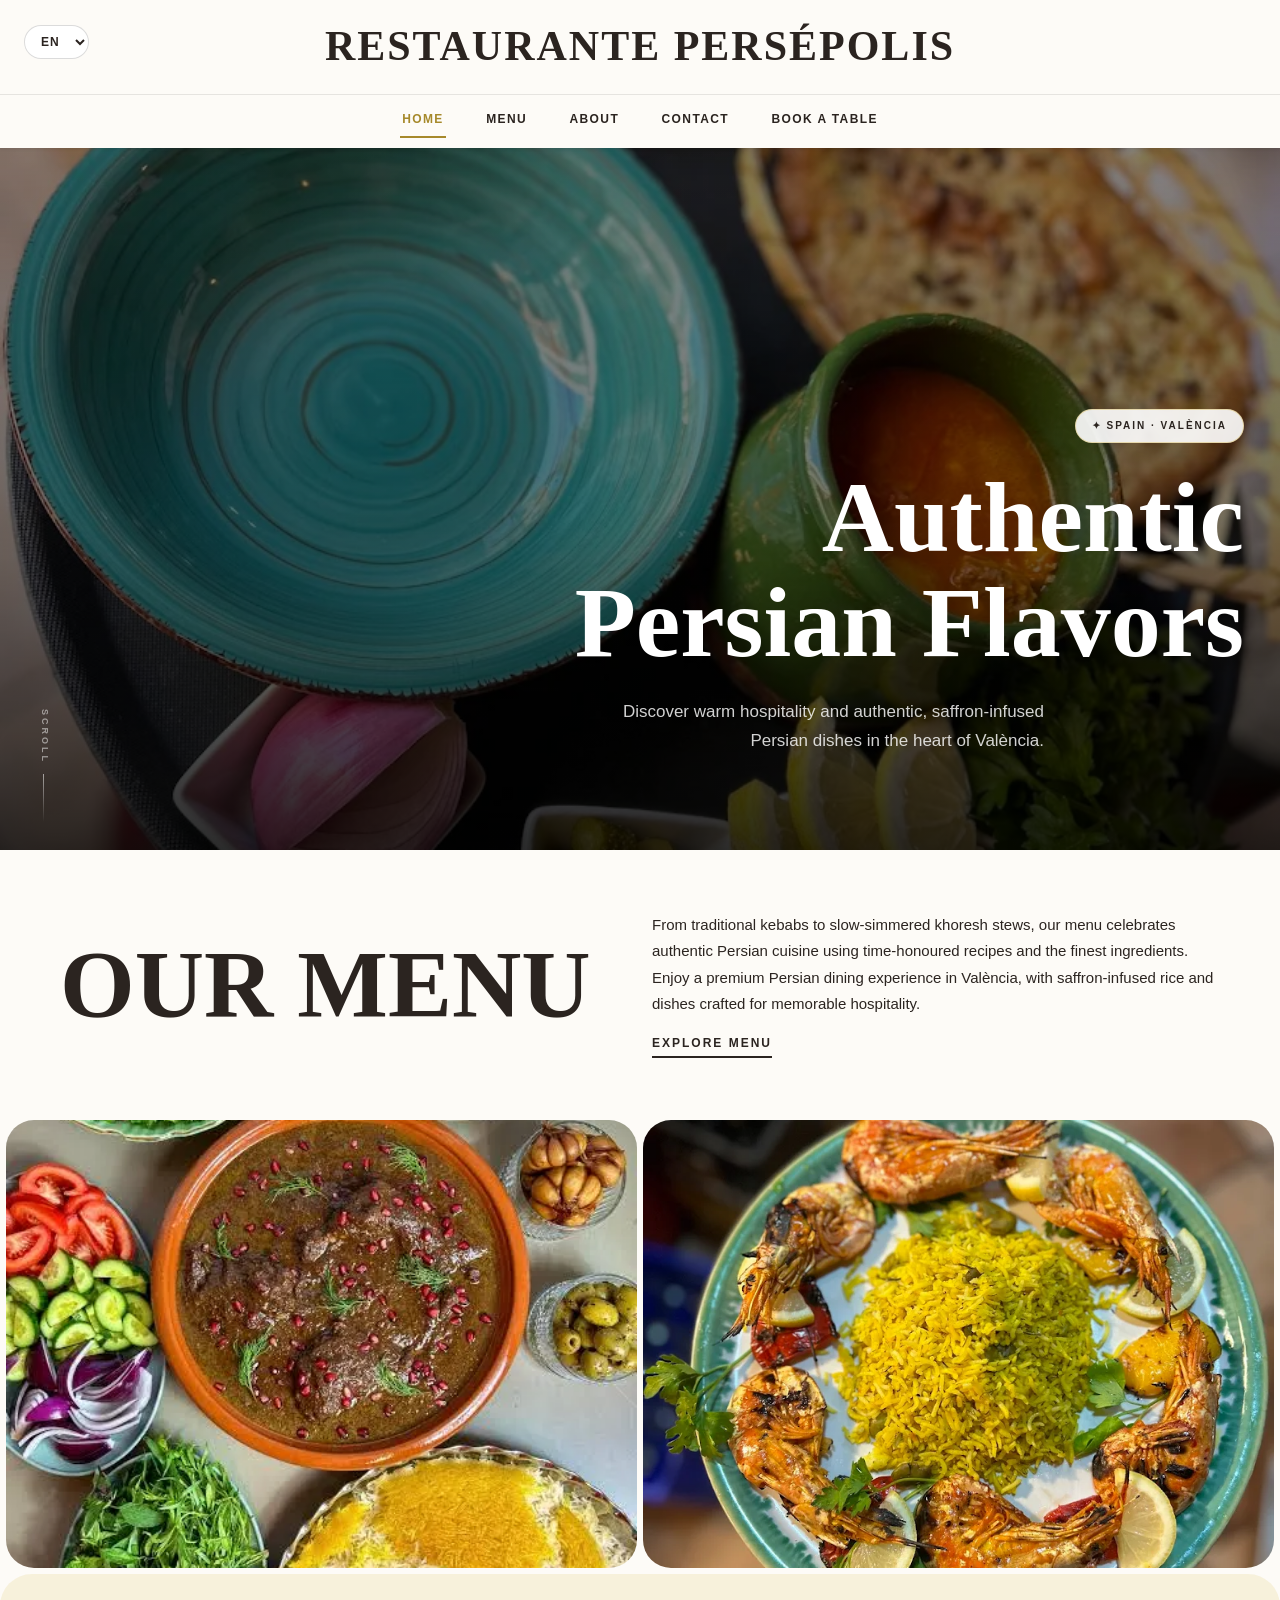
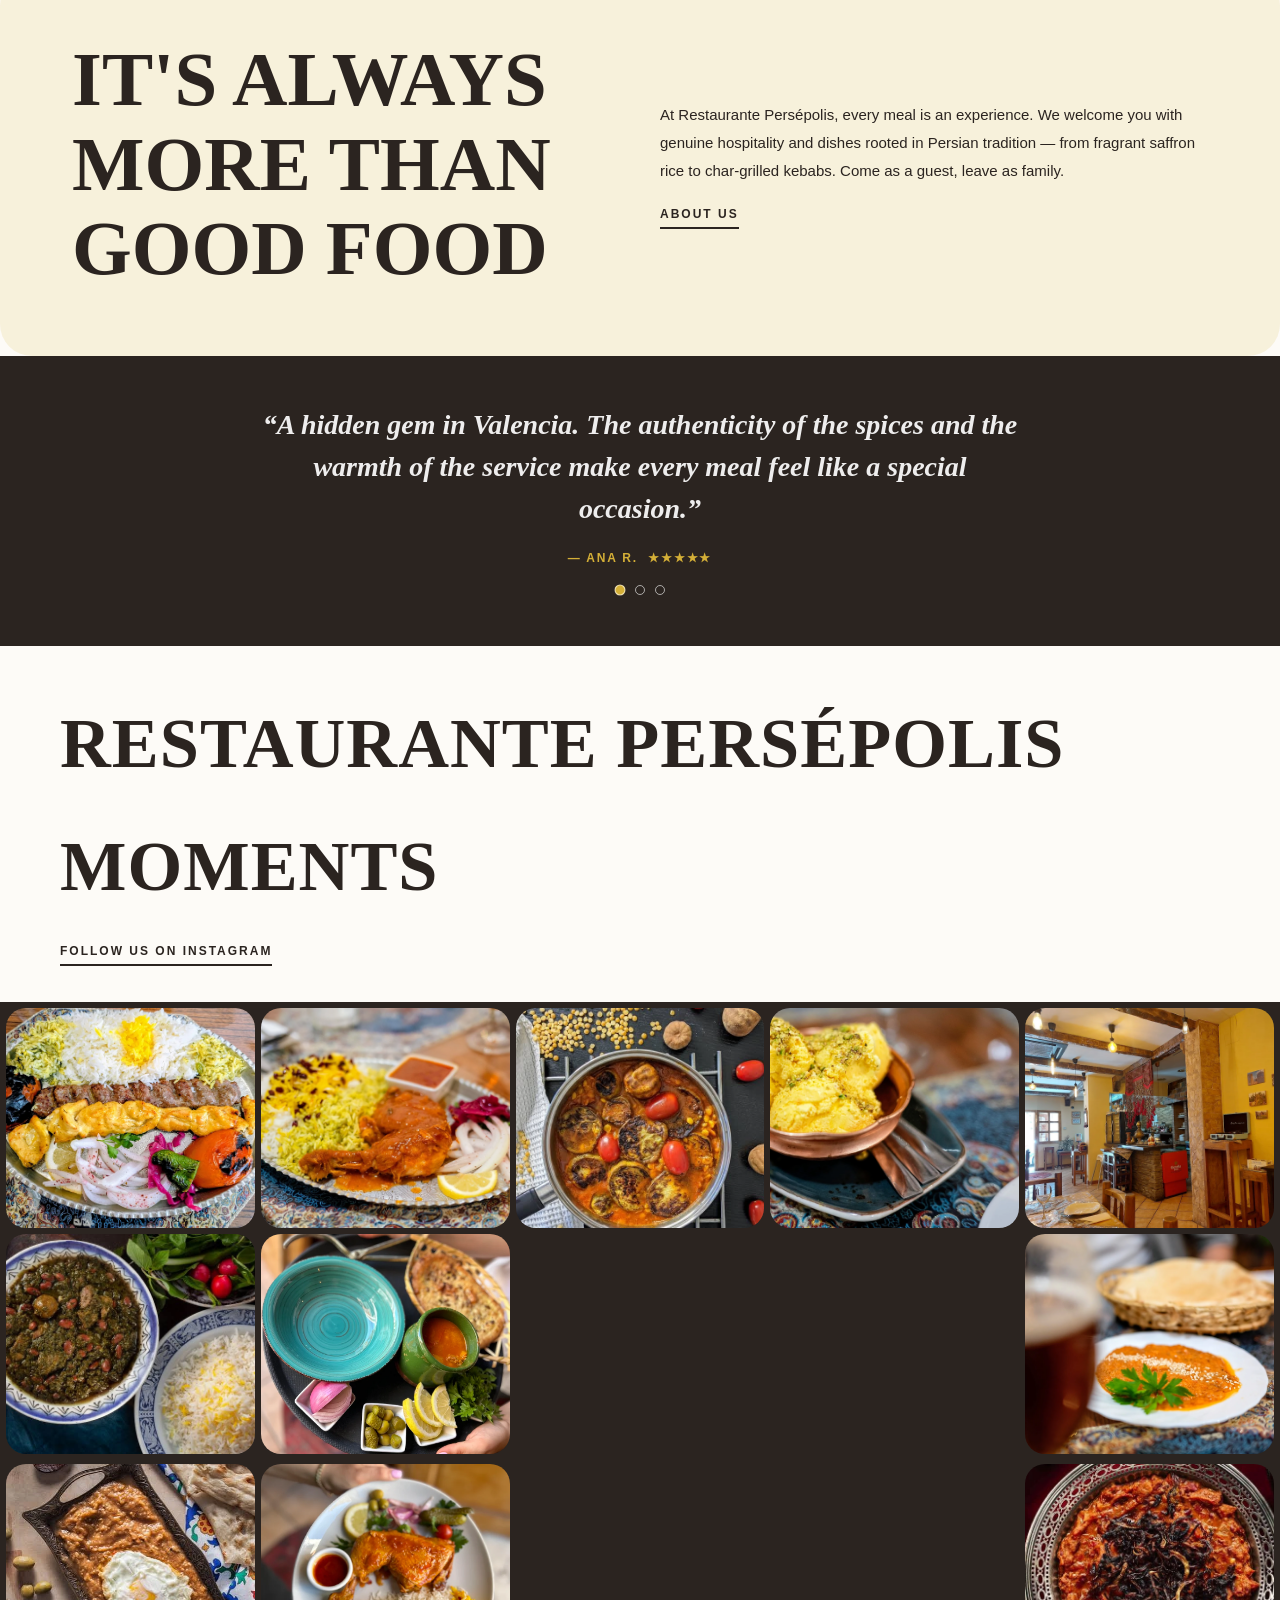
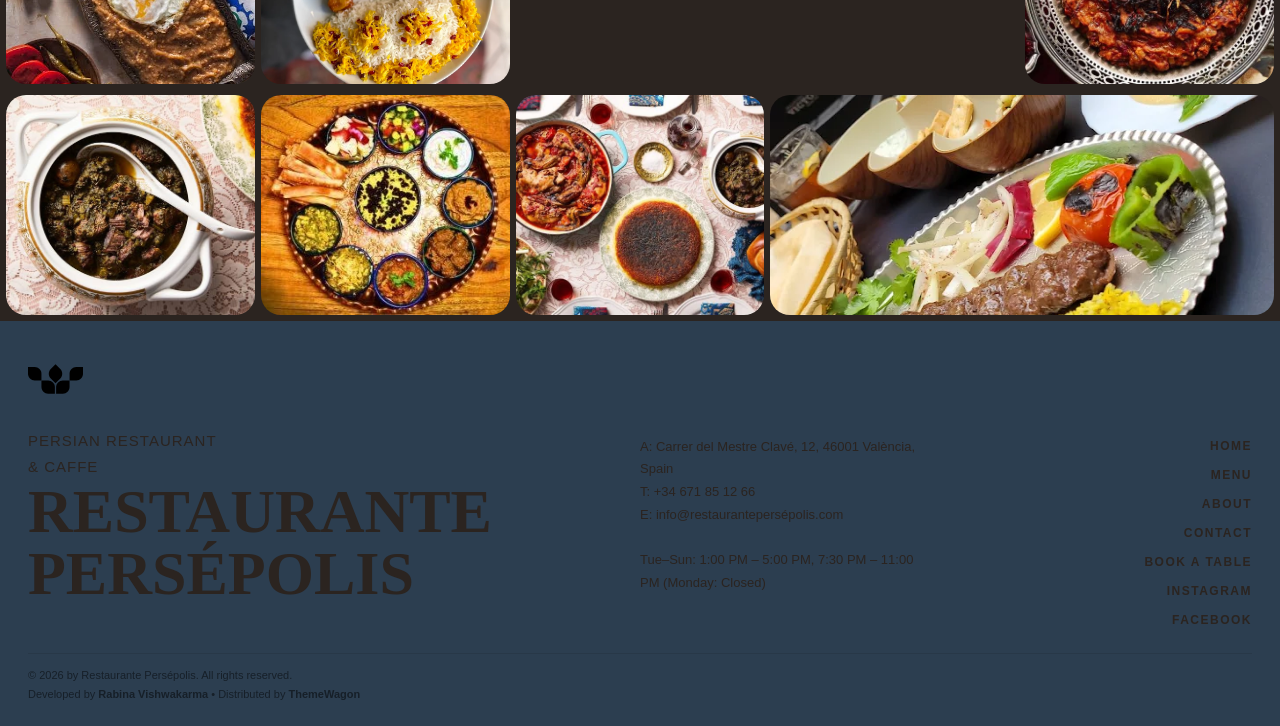
==== index.html @ f902f840 "Add files via upload" ====
<!DOCTYPE html>
<html lang="en">
<head>
  <meta charset="UTF-8">
  <meta name="viewport" content="width=device-width, initial-scale=1.0">
  <meta name="description" content="Restaurante Persépolis — Authentic Persian restaurant in València. Traditional kebabs, khoresh stews, fragrant rice specialties, and warm hospitality. Book a table today.">

  <!-- Open Graph / Social Sharing -->
  <meta property="og:type" content="website">
  <meta property="og:title" content="Restaurante Persépolis — Persian Restaurant in València">
  <meta property="og:description" content="Experience authentic Persian cuisine in València — traditional kebabs, khoresh, and hospitality. Reserve your table at Restaurante Persépolis today.">
  <meta property="og:image" content="images/hero.webp">
  <meta property="og:url" content="https://www.restaurantepersepolis.com">

  <!-- Twitter Card -->
  <meta name="twitter:card" content="summary_large_image">
  <meta name="twitter:title" content="Restaurante Persépolis — Persian Restaurant in València">
  <meta name="twitter:description" content="Authentic Persian flavours, warm hospitality, unforgettable dining in València. Book your table now.">
  <meta name="twitter:image" content="images/hero.webp">

  <title>Restaurante Persépolis — Persian Restaurant in València</title>

  <!-- Favicon -->
  <link rel="icon" type="image/svg+xml" href="data:image/svg+xml,%3Csvg xmlns='http://www.w3.org/2000/svg' viewBox='0 0 180 97'%3E%3Cpath fill='%23999c68' d='M92 75c0-12.15 9.85-22 22-22h22v22c0 12.15-9.85 22-22 22H92V75Z'/%3E%3Cpath fill='%23999c68' d='M136 31c0-12.15 9.85-22 22-22h22v22c0 12.15-9.85 22-22 22h-22V31Z'/%3E%3Cpath fill='%23999c68' d='M88 75c0-12.15-9.85-22-22-22H44v22c0 12.15 9.85 22 22 22h22V75Z'/%3E%3Cpath fill='%23999c68' d='M44 31c0-12.15-9.85-22-22-22H0v22c0 12.15 9.85 22 22 22h22V31Z'/%3E%3Cpath fill='%23999c68' d='M74.556 46.67c-8.591-8.592-8.591-22.522 0-31.113L90.113 0l15.556 15.556c8.592 8.591 8.592 22.521 0 31.113L90.113 62.226 74.556 46.67Z'/%3E%3C/svg%3E">

  <link rel="stylesheet" href="css/style.css">
</head>
<body>

  <!-- ══════════════════════════════════════
       NAVBAR — Logo center-top, links row below
       ══════════════════════════════════════ -->
  <nav class="topnav" id="myTopnav">

    <!-- Row 1: Logo (center) + hamburger (right on mobile) -->
    <div class="nav-top-row">
      <div class="lang-select">
        <select id="langSelect" aria-label="Language">
          <option value="en">EN</option>
          <option value="es">ES</option>
        </select>
      </div>
      <div class="logo">RESTAURANTE PERSÉPOLIS</div>
      <button class="nav-hamburger" id="navHamburger" aria-label="Toggle menu">&#9776;</button>
    </div>

    <!-- Row 2: Navigation links -->
    <div class="nav-links" id="navLinks">
      <a href="index.html" class="active" data-i18n="nav.home">HOME</a>
      <a href="menu.html" data-i18n="nav.menu">MENU</a>
      <a href="about.html" data-i18n="nav.about">ABOUT</a>
      <a href="about.html#contact" data-i18n="nav.contact">CONTACT</a>
      <a href="book-a-table.html" data-i18n="nav.book">BOOK A TABLE</a>
    </div>

  </nav>

  <!-- ══════════════════════════════════════
       HERO — Fully rebuilt with rich content
       ══════════════════════════════════════ -->
  <section class="hero" id="heroSection">
    <div class="hero-inner">

      <div class="hero-badge" data-i18n="hero.badge">&#10022; Spain · València</div>

      <h1 class="hero-title" data-i18n="hero.title">Authentic Persian Flavors</h1>
      <p class="hero-sub" data-i18n="hero.sub">Discover warm hospitality and authentic, saffron-infused Persian dishes in the heart of València.</p>
   </div>

    <!-- Scroll indicator -->
    <div class="hero-scroll-hint">
      <span data-i18n="hero.scroll">SCROLL</span>
      <div class="scroll-line"></div>
    </div>
  </section>



  <!-- ══════════════════════════════════════
       MENU INTRO
       ══════════════════════════════════════ -->
  <section class="about">
    <div class="big-text" data-i18n="index.big_text">OUR MENU</div>
    <div class="small-text">
      <p data-i18n="index.about_text">From traditional kebabs to slow-simmered khoresh stews, our menu celebrates authentic Persian cuisine using time-honoured recipes and the finest ingredients. Enjoy a premium Persian dining experience in València, with saffron-infused rice and dishes crafted for memorable hospitality.</p>
      <a href="menu.html"><b data-i18n="index.explore">EXPLORE MENU</b></a>
    </div>
  </section>

  <!-- ══════════════════════════════════════
       IMAGE DUO
       ══════════════════════════════════════ -->
  <div class="image-box">
      <div class="img1">
      <img src="images/about-1.webp" alt="Warm and inviting restaurant interior at Restaurante Persépolis">
    </div>
    <div class="img2">
      <img src="images/about-2.webp" alt="Beautifully plated Persian dishes at Restaurante Persépolis">
    </div>
  </div>

  <!-- ══════════════════════════════════════
       GREEN BANNER
       ══════════════════════════════════════ -->
  <section class="box-section">
    <div class="box1" data-i18n="hero.box1">IT'S ALWAYS<br>MORE THAN<br>GOOD FOOD</div>
    <div class="box2">
      <p data-i18n="index.box2">At Restaurante Persépolis, every meal is an experience. We welcome you with genuine hospitality and dishes rooted in Persian tradition — from fragrant saffron rice to char-grilled kebabs. Come as a guest, leave as family.</p>
      <a href="about.html" data-i18n="index.about_link">ABOUT US</a>
    </div>
  </section>

  <!-- ══════════════════════════════════════
       TESTIMONIAL SLIDER
       ══════════════════════════════════════ -->
  <div class="testimonial-strip">
    <div class="testimonial-slides">
      <div class="testimonial-slide active">
        <div class="testimonial-quote">&ldquo;A hidden gem in Valencia. The authenticity of the spices and the warmth of the service make every meal feel like a special occasion.&rdquo;</div>
        <div class="testimonial-author">— ANA R. &nbsp;&#9733;&#9733;&#9733;&#9733;&#9733;</div>
      </div>
      <div class="testimonial-slide">
        <div class="testimonial-quote">&ldquo;Every dish felt carefully prepared and beautifully presented. The saffron rice and grilled kebabs were unforgettable.&rdquo;</div>
        <div class="testimonial-author">— LUIS M. &nbsp;&#9733;&#9733;&#9733;&#9733;&#9733;</div>
      </div>
      <div class="testimonial-slide">
        <div class="testimonial-quote">&ldquo;A calm, elegant spot with food that truly transports you to Persia. Perfect for a relaxed dinner in Valencia.&rdquo;</div>
        <div class="testimonial-author">— MARÍA S. &nbsp;&#9733;&#9733;&#9733;&#9733;&#9733;</div>
      </div>
    </div>
    <div class="testimonial-dots" aria-label="Customer quotes">
      <button class="testimonial-dot active" aria-label="Quote 1"></button>
      <button class="testimonial-dot" aria-label="Quote 2"></button>
      <button class="testimonial-dot" aria-label="Quote 3"></button>
    </div>
  </div>

  <!-- ══════════════════════════════════════
       MOMENTS HEADING
       ══════════════════════════════════════ -->
    <div class="tag">
    <p data-i18n="index.moments">RESTAURANTE PERSÉPOLIS MOMENTS</p>
    <a href="#!" target="_blank" rel="noopener noreferrer" data-i18n="index.follow">FOLLOW US ON INSTAGRAM</a>
  </div>

  <!-- ══════════════════════════════════════
       PHOTO GRID
       ══════════════════════════════════════ -->
  <div class="grid-container">
    <div class="item1">
      <img src="images/gallery-1.webp" alt="Persian dish">
      <h4 class="price">Check menu for price</h4>
    </div>
    <div class="item2">
      <img src="images/gallery-2.webp" alt="Persian dish">
      <h4 class="price">Check menu for price</h4>
    </div>
    <div class="item3">
      <img src="images/gallery-3.webp" alt="Persian dish">
      <h4 class="price">Check menu for price</h4>
    </div>
    <div class="item4">
      <img src="images/gallery-4.webp" alt="Persian dish">
      <h4 class="price">Check menu for price</h4>
    </div>
    <div class="item5">
      <img src="images/gallery-5.webp" alt="Persian dish">
      <h4 class="price">Check menu for price</h4>
    </div>
    <div class="item6">
      <img src="images/gallery-6.webp" alt="Persian dish">
      <h4 class="price">Check menu for price</h4>
    </div>
    <div class="item7">
      <img src="images/gallery-7.webp" alt="Persian dish">
      <h4 class="price">Check menu for price</h4>
    </div>
    <div class="item8">
      <video src="videos/video-1.mp4" autoplay muted loop playsinline></video>
    </div>
    <div class="item9">
      <img src="images/gallery-8.webp" alt="Persian dish">
      <h4 class="price">Check menu for price</h4>
    </div>
    <div class="item10">
      <img src="images/gallery-9.webp" alt="Persian dish">
      <h4 class="price">Check menu for price</h4>
    </div>
    <div class="item11">
      <img src="images/gallery-10.webp" alt="Persian dish">
      <h4 class="price">Check menu for price</h4>
    </div>
    <div class="item12">
      <img src="images/gallery-11.webp" alt="Persian dish">
      <h4 class="price">Check menu for price</h4>
    </div>
    <div class="item13">
      <img src="images/gallery-12.webp" alt="Persian dish">
      <h4 class="price">Check menu for price</h4>
    </div>
    <div class="item14">
      <img src="images/gallery-13.webp" alt="Persian dish">
      <h4 class="price">Check menu for price</h4>
    </div>
    <div class="item15">
      <img src="images/gallery-14.webp" alt="Persian dish">
      <h4 class="price">Check menu for price</h4>
    </div>
    <div class="item16">
      <img src="images/gallery-16.webp" alt="Persian dish">
      <h4 class="price">Check menu for price</h4>
    </div>
  </div>

  <!-- ══════════════════════════════════════
       FOOTER
       ══════════════════════════════════════ -->
  <footer class="footer">
    <div class="footer-logo">
      <svg preserveAspectRatio="xMidYMid meet" viewBox="0 0 180 97" xmlns="http://www.w3.org/2000/svg" aria-hidden="true">
        <path fill="#000" d="M92 75c0-12.15 9.85-22 22-22h22v22c0 12.15-9.85 22-22 22H92V75Z"/>
        <path fill="#000" d="M136 31c0-12.15 9.85-22 22-22h22v22c0 12.15-9.85 22-22 22h-22V31Z"/>
        <path fill="#000" d="M88 75c0-12.15-9.85-22-22-22H44v22c0 12.15 9.85 22 22 22h22V75Z"/>
        <path fill="#000" d="M44 31c0-12.15-9.85-22-22-22H0v22c0 12.15 9.85 22 22 22h22V31Z"/>
        <path fill="#000" d="M74.556 46.67c-8.591-8.592-8.591-22.522 0-31.113L90.113 0l15.556 15.556c8.592 8.591 8.592 22.521 0 31.113L90.113 62.226 74.556 46.67Z"/>
      </svg>
    </div>
    <div class="footer-box">
      <div class="footer-box1">
        <p>PERSIAN RESTAURANT<br>&amp; CAFFE</p>
        <b>RESTAURANTE PERSÉPOLIS</b>
      </div>
      <div class="footer-box2" data-i18n="footer.contact_hours">
        A: Carrer del Mestre Clavé, 12, 46001 València, Spain<br>
        T: +34 671 85 12 66<br>
        E: info@restaurantepersépolis.com<br><br>
        Tue–Sun: 1:00 PM – 5:00 PM, 7:30 PM – 11:00 PM (Monday: Closed)
      </div>
      <div class="footer-box3">
        <a href="index.html">HOME</a>
        <a href="menu.html">MENU</a>
        <a href="about.html">ABOUT</a>
        <a href="about.html#contact">CONTACT</a>
        <a href="book-a-table.html">BOOK A TABLE</a>
        <a href=#! target="_blank" rel="noopener noreferrer">INSTAGRAM</a>
        <a href=#! target="_blank" rel="noopener noreferrer">FACEBOOK</a>
      </div>
    </div>
    <p>&copy; 2026 by Restaurante Persépolis. All rights reserved. <br> Developed by <a style="font-weight: bold;" href="https://github.com/Rabina-Vishwakarma/" target="_blank">Rabina Vishwakarma</a> • Distributed by <a style="font-weight: bold;" href="https://themewagon.com" target="_blank">ThemeWagon</a></p>
  </footer>

  <script src="js/main.js"></script>

</body>
</html>
---- css/style.css ----
/* ============================================
  RESTAURANTE PERSÉPOLIS — Global Stylesheet
  ============================================ */

/* ---------- CSS Variables ---------- */
:root {
  --bg:           #fdfbf7;
  --accent:       #d4af37;
  --accent-dark:  #a6892b;
  --black:        #2b2420;
  --gray:         #6a6a6a;
  --footer-bg:    #2c3e50;
  --white:        #ffffff;
  --font-display: Georgia, "Times New Roman", serif;
  --font-body:    "Segoe UI", "Helvetica Neue", Arial, sans-serif;
}

/* ---------- Reset & Base ---------- */
*, *::before, *::after { box-sizing: border-box; margin: 0; padding: 0; }
html   { scroll-behavior: smooth; }
body   { font-family: var(--font-body); background-color: var(--bg); color: var(--black); overflow-x: hidden; font-size: 16px; line-height: 1.75; }
body.menu-open { overflow: hidden; }
img    { display: block; max-width: 100%; height: auto; border-radius: 20px; }
a      { text-decoration: none; color: inherit; transition: color .2s; }


/* ============================================
   NAVBAR  — Logo centered top row, links row below
   ============================================ */
.topnav {
  position: fixed;
  top: 0; left: 0;
  width: 100%;
  background-color: rgba(253,251,247,0.98);
  z-index: 1000;
  box-shadow: 0 10px 30px rgba(0,0,0,0.08);
  transform: translateY(0);
  transition: transform .3s ease, box-shadow .3s ease;
  /* two-row column layout */
  display: flex;
  flex-direction: column;
  align-items: stretch;
}

.topnav.hidden {
  transform: translateY(-100%);
}

.topnav.shrink .nav-top-row {
  padding: 10px 24px 0;
}

.topnav.shrink .nav-links {
  padding: 8px 24px 10px;
}

/* ── Row 1: logo ── */
.nav-top-row {
  display: flex;
  align-items: center;
  justify-content: center;
  padding: 16px 24px 0;
  position: relative;       /* anchor for hamburger */
}

.lang-select {
  position: absolute;
  left: 24px;
  top: 50%;
  transform: translateY(-50%);
}

.lang-select select {
  font-family: var(--font-body);
  font-size: 12px;
  font-weight: 700;
  letter-spacing: 1px;
  border: 1px solid rgba(0,0,0,0.14);
  background: rgba(255,255,255,0.94);
  color: var(--black);
  padding: 8px 12px;
  border-radius: 999px;
  outline: none;
  cursor: pointer;
}

.logo {
  font-family: var(--font-display);
  font-size: clamp(22px, 3.5vw, 42px);
  font-weight: 700;
  letter-spacing: 2px;
  text-align: center;
}

/* ── Row 2: links ── */
.nav-links {
  display: flex;
  align-items: center;
  justify-content: center;
  gap: clamp(14px, 3vw, 44px);
  padding: 10px 24px 14px;
  border-top: 1px solid rgba(0,0,0,0.09);
  margin-top: 10px;
  flex-wrap: wrap;
}

.nav-links a {
  font-size: clamp(10px, 1.1vw, 12px);
  font-weight: 700;
  letter-spacing: 1.4px;
  color: var(--black);
  padding: 6px 2px;
  border-bottom: 2px solid transparent;
  transition: color .2s, border-color .2s;
  white-space: nowrap;
}

.nav-links a:hover,
.nav-links a.active {
  color: var(--accent-dark);
  border-bottom-color: var(--accent-dark);
}

/* ── Hamburger (hidden on desktop) ── */
.nav-hamburger {
  display: none;
  position: absolute;
  right: 20px;
  top: 50%;
  transform: translateY(-50%);
  font-size: 22px;
  background: none;
  border: none;
  cursor: pointer;
  color: var(--black);
  padding: 4px 8px;
  line-height: 1;
}

/* ── Mobile collapse ── */
@media (max-width: 768px) {
  .nav-hamburger { display: block; }
  .nav-top-row { justify-content: space-between; }

  .lang-select {
    position: relative;
    left: auto;
    top: auto;
    transform: none;
    margin: 0;
  }

  .nav-links {
    display: none;
    position: fixed;
    inset: 68px 0 0 0;
    flex-direction: column;
    align-items: stretch;
    gap: 0;
    padding: 20px 24px 24px;
    background: rgba(253,251,247,0.98);
    backdrop-filter: blur(12px);
    overflow-y: auto;
    z-index: 1100;
  }

  .nav-links a {
    width: 100%;
    padding: 16px 0;
    border-bottom: 1px solid rgba(0,0,0,0.07);
    font-size: 14px;
  }

  .topnav.open .nav-links { display: flex; }
}


/* ============================================
   HERO — Rebuilt
   ============================================ */
.hero {
  /* margin-top set dynamically by JS */
  position: relative;
  min-height: clamp(480px, 78vh, 780px);
background: 
  linear-gradient(to bottom, rgba(0, 0, 0, 0.45), rgba(0, 0, 0, 0.15)),
  url('../images/hero.webp') center/cover no-repeat;
  background-repeat: no-repeat;
  background-position: center;
  background-size: cover;
  display: flex;
  flex-direction: column;
  align-items: flex-end;
  justify-content: flex-end;
  padding: 0 0 60px clamp(28px, 7vw, 100px);
  overflow: hidden;
}

/* Dark gradient overlay — bottom-heavy for readability */
.hero::before {
  content: '';
  position: absolute;
  inset: 0;
  background: linear-gradient(
    to top,
    rgba(0,0,0,0.80) 0%,
    rgba(0,0,0,0.35) 48%,
    rgba(0,0,0,0.06) 100%
  );
  pointer-events: none;
}

.hero-inner {
  position: relative;
  z-index: 1;
  max-width: 680px;
  right: 36px;
  text-align: right;
}

/* Eyebrow badge */
.hero-badge {
  display: inline-block;
  font-size: 10px;
  font-weight: 700;
  letter-spacing: 2px;
  color: var(--black);
  background: rgba(255,255,255,0.9);
  border: 1.5px solid rgba(212,175,55,0.35);
  padding: 7px 16px;
  margin-bottom: 22px;
  text-transform: uppercase;
  border-radius: 999px;
  box-shadow: 0 10px 30px rgba(0,0,0,0.08);
}

/* Main headline */
.hero-title {
  font-family: var(--font-display);
  font-size: clamp(46px, 9vw, 100px);
  font-weight: 900;
  color: var(--white);
  line-height: 1.05;
  letter-spacing: 0px;
  margin-bottom: 22px;
}

.hero-title em {
  font-style: italic;
  color: var(--accent);
}

/* Subheading */
.hero-sub {
  font-size: clamp(14px, 1.5vw, 17px);
  color: rgba(255,255,255,0.82);
  line-height: 1.75;
  max-width: 480px;
  margin-bottom: 34px;
}

/* CTA buttons */
.hero-ctas {
  display: flex;
  gap: 14px;
  flex-wrap: wrap;
  margin-bottom: 40px;
}

.btn-primary {
  display: inline-flex;
  align-items: center;
  justify-content: center;
  background-color: var(--accent-dark);
  color: var(--white);
  font-size: 11px;
  font-weight: 700;
  letter-spacing: 2px;
  padding: 16px 34px;
  border-radius: 999px;
  transition: opacity .2s, transform .2s;
}
.btn-primary:hover { opacity: .95; transform: translateY(-1px); }

.btn-ghost {
  display: inline-flex;
  align-items: center;
  justify-content: center;
  background: rgba(255,255,255,0.14);
  color: var(--white);
  font-size: 11px;
  font-weight: 700;
  letter-spacing: 2px;
  padding: 15px 32px;
  border: 1.5px solid rgba(255,255,255,0.55);
  border-radius: 999px;
  transition: background .2s, border-color .2s, transform .2s;
}
.btn-ghost:hover { background: rgba(255,255,255,0.2); border-color: rgba(255,255,255,0.85); transform: translateY(-1px); }



/* Scroll hint — bottom-right of hero */
.hero-scroll-hint {
  position: absolute;
  bottom: 28px;
  left: 36px;
  z-index: 1;
  display: flex;
  flex-direction: column;
  align-items: center;
  gap: 10px;
}

.hero-scroll-hint span {
  font-size: 9px;
  font-weight: 700;
  letter-spacing: 3px;
  color: rgba(255,255,255,0.5);
  writing-mode: vertical-rl;
  text-orientation: mixed;
}

.scroll-line {
  width: 1px;
  height: 48px;
  background: linear-gradient(to bottom, rgba(255,255,255,0.55), transparent);
}

@media (max-width: 560px) {
  .hero {
    padding: 0 18px 40px;
    min-height: clamp(360px, 56vh, 460px);
    align-items: flex-start;
    justify-content: flex-end;
  }
  .hero-inner {
    right: 0;
    text-align: left;
    max-width: 100%;
    width: 100%;
  }
  .hero-badge {
    margin-bottom: 12px;
    padding: 6px 13px;
    font-size: 10px;
  }
  .hero-title { font-size: clamp(28px, 11vw, 48px); line-height: 1.08; }
  .hero-sub {
    max-width: 100%;
    font-size: 15px;
    margin-bottom: 26px;
  }
  .hero-scroll-hint { display: none; }
  .hero-stat-sep { height: 30px; margin-right: 18px; }
  .hero-stat { padding-right: 18px; }
}


/* ============================================
   FEATURES STRIP
   ============================================ */
.features-strip {
  background-color: var(--black);
  color: var(--white);
  display: flex;
  justify-content: center;
  align-items: stretch;
  flex-wrap: wrap;
}

.feature-item {
  flex: 1;
  min-width: 180px;
  padding: clamp(22px, 3vw, 36px) clamp(16px, 2.5vw, 28px);
  text-align: center;
  border-right: 1px solid rgba(255,255,255,0.1);
  transition: background .2s, transform .2s;
  border-radius: 24px;
  background: rgba(255,255,255,0.03);
  box-shadow: inset 0 0 0 1px rgba(255,255,255,0.05);
}
.feature-item:last-child { border-right: none; }
.feature-item:hover { background: rgba(255,255,255,0.08); transform: translateY(-2px); }

.feature-icon {
  font-size: 28px;
  display: block;
  margin-bottom: 10px;
}

.feature-title {
  font-size: 11px;
  font-weight: 700;
  letter-spacing: 2px;
  text-transform: uppercase;
  margin-bottom: 8px;
}

.feature-desc {
  font-size: 12px;
  color: rgba(255,255,255,0.52);
  line-height: 1.65;
}

@media (max-width: 560px) {
  .features-strip { flex-direction: column; }
  .feature-item { border-right: none; border-bottom: 1px solid rgba(255,255,255,0.1); }
  .feature-item:last-child { border-bottom: none; }
}


/* ============================================
   MENU INTRO
   ============================================ */
.about {
  display: flex;
  align-items: center;
  background-color: var(--bg);
  padding: clamp(28px, 4vw, 56px) clamp(20px, 5vw, 60px);
  gap: 24px;
  flex-wrap: wrap;
}

.big-text {
  font-family: var(--font-display);
  font-size: clamp(40px, 8vw, 96px);
  font-weight: 900;
  flex: 1;
  min-width: 180px;
}

.small-text {
  flex: 1;
  min-width: 220px;
  font-size: clamp(13px, 1.5vw, 15px);
  line-height: 1.75;
}

.small-text a {
  display: inline-block;
  margin-top: 16px;
  font-size: 12px;
  font-weight: 700;
  letter-spacing: 2px;
  border-bottom: 2px solid var(--black);
  padding-bottom: 2px;
  color: var(--black);
  transition: opacity .2s;
}
.small-text a:hover { opacity: .6; }


/* ============================================
   IMAGE DUO
   ============================================ */
.image-box {
  display: flex;
  gap: 6px;
  padding: 0 6px 6px;
}

.img1, .img2 { flex: 1; overflow: hidden; }

.img1 img, .img2 img {
  width: 100%;
  height: clamp(200px, 35vw, 500px);
  object-fit: cover;
  transition: transform .4s ease;
  border-radius: 28px;
}
.img1 img:hover, .img2 img:hover { transform: scale(1.03); }

@media (max-width: 768px) {
  .image-box { flex-direction: column; }
  .img1 img, .img2 img { height: 230px; }
}


/* ============================================
   GREEN BANNER
   ============================================ */
.box-section {
  background-color: rgba(212,175,55,0.14);
  display: flex;
  align-items: center;
  gap: 40px;
  padding: clamp(36px, 5vw, 72px) clamp(24px, 6vw, 72px);
  flex-wrap: wrap;
  border-radius: 32px;
}

.box1 {
  font-family: var(--font-display);
  font-size: clamp(28px, 6vw, 80px);
  font-weight: 900;
  line-height: 1.1;
  flex: 1;
  min-width: 220px;
}

.box2 {
  flex: 1;
  min-width: 220px;
  font-size: clamp(13px, 1.5vw, 15px);
  line-height: 1.85;
}

.box2 a {
  display: inline-block;
  margin-top: 18px;
  font-size: 12px;
  font-weight: 700;
  letter-spacing: 2px;
  border-bottom: 2px solid var(--black);
  padding-bottom: 2px;
  color: var(--black);
  transition: opacity .2s;
}
.box2 a:hover { opacity: .6; }

@media (max-width: 680px) {
  .box-section { flex-direction: column; align-items: stretch; }
}


/* ============================================
   TESTIMONIAL STRIP
   ============================================ */
.testimonial-strip {
  background-color: var(--black);
  color: var(--white);
  padding: clamp(30px, 4vw, 56px) clamp(20px, 6vw, 90px);
  text-align: center;
}

.testimonial-slides {
  position: relative;
  min-height: 160px;
  max-width: 860px;
  margin: 0 auto;
}

.testimonial-slide {
  position: absolute;
  inset: 0;
  opacity: 0;
  transform: translateY(10px);
  transition: opacity .45s ease, transform .45s ease;
  display: flex;
  flex-direction: column;
  justify-content: center;
  align-items: center;
}

.testimonial-slide.active {
  opacity: 1;
  transform: translateY(0);
}

.testimonial-quote {
  font-family: var(--font-display);
  font-size: clamp(18px, 2.5vw, 28px);
  font-weight: 700;
  font-style: italic;
  line-height: 1.5;
  max-width: 760px;
  margin: 0 auto 18px;
  color: rgba(255,255,255,0.92);
}

.testimonial-author {
  font-size: 12px;
  font-weight: 700;
  letter-spacing: 1.8px;
  color: var(--accent);
  text-transform: uppercase;
}

.testimonial-dots {
  display: flex;
  justify-content: center;
  gap: 10px;
  margin-top: 18px;
}

.testimonial-dot {
  width: 10px;
  height: 10px;
  border-radius: 50%;
  border: 1px solid rgba(255,255,255,0.6);
  background: transparent;
  cursor: pointer;
  transition: background .2s, transform .2s;
}

.testimonial-dot.active,
.testimonial-dot:hover {
  background: var(--accent);
  transform: scale(1.1);
}

@media (max-width: 680px) {
  .testimonial-strip { padding: clamp(24px, 5vw, 38px) clamp(16px, 6vw, 32px); }
  .testimonial-quote { font-size: clamp(16px, 3.5vw, 22px); }
}


/* ============================================
   MOMENTS HEADING (tag)
   ============================================ */
.tag {
  display: flex;
  align-items: center;
  justify-content: space-between;
  padding: clamp(18px, 3vw, 36px) clamp(20px, 5vw, 60px);
  flex-wrap: wrap;
  gap: 12px;
}

.tag p {
  font-family: var(--font-display);
  font-size: clamp(22px, 5.5vw, 72px);
  font-weight: 900;
  letter-spacing: 1px;
}

.tag a {
  font-size: 12px;
  font-weight: 700;
  letter-spacing: 2px;
  color: var(--black);
  border-bottom: 2px solid var(--black);
  padding-bottom: 2px;
  transition: opacity .2s;
}
.tag a:hover { opacity: .6; }


/* ============================================
   PHOTO GRID
   ============================================ */
.grid-container {
  display: grid;
  grid-template-columns: repeat(5, 1fr);
  gap: 6px;
  background-color: var(--black);
  padding: 6px;
}

.grid-container > div {
  position: relative;
  overflow: hidden;
}

.grid-container img {
  width: 100%;
  height: 220px;
  object-fit: cover;
  transition: transform .35s ease, opacity .35s ease;
}

.grid-container video {
  width: 100%;
  height: 100%;
  min-height: 220px;
  object-fit: cover;
}

.grid-container > div:hover img { transform: scale(1.06); opacity: .75; }

.price {
  position: absolute;
  bottom: 0; left: 0; right: 0;
  background: rgba(0,0,0,0.62);
  color: var(--white);
  font-size: 12px;
  padding: 7px 10px;
  transform: translateY(100%);
  transition: transform .3s ease;
}
.grid-container > div:hover .price { transform: translateY(0); }

.item8  { grid-column: span 2; grid-row: span 2; }
.item8 video { min-height: 446px; }
.item16 { grid-column: span 2; }
.item16 video { min-height: 220px; }

@media (max-width: 900px) {
  .grid-container { grid-template-columns: repeat(3, 1fr); }
  .item8 { grid-column: span 2; grid-row: span 1; }
  .item8 video { min-height: 220px; }
}
@media (max-width: 560px) {
  .grid-container { grid-template-columns: repeat(2, 1fr); }
  .grid-container img { height: 160px; }
  .grid-container video, .item8 video { min-height: 160px; }
  .item8 { grid-column: span 2; }
  .item16 { grid-column: span 2; }
}


/* ============================================
   FOOTER
   ============================================ */
.footer {
  background-color: var(--footer-bg);
  padding: 36px 28px 22px;
}

.footer-logo svg {
  height: 44px;
  width: 55px;
  margin-bottom: 18px;
}

.footer-box {
  display: flex;
  gap: 24px;
  flex-wrap: wrap;
  margin-bottom: 22px;
}

.footer-box1 { flex: 2; min-width: 160px; }
.footer-box1 p { font-size: 15px; letter-spacing: 1px; }
.footer-box1 b {
  font-family: var(--font-display);
  font-size: clamp(32px, 5vw, 62px);
  display: block;
  line-height: 1;
}

.footer-box2 {
  flex: 1;
  min-width: 140px;
  font-size: 13px;
  line-height: 1.75;
  padding-top: 8px;
}

/* ── Footer nav: column layout (like user requested) ── */
.footer-box3 {
  flex: 1;
  min-width: 120px;
  display: flex;
  flex-direction: column;   /* VERTICAL column of links */
  align-items: flex-end;
  gap: 8px;
  padding-top: 8px;
}

.footer-box3 a {
  font-size: 12px;
  font-weight: 600;
  letter-spacing: 1.5px;
  color: var(--black);
  transition: color .2s;
}
.footer-box3 a:hover { color: var(--white); }

.footer > p:last-child {
  font-size: 11px;
  color: rgba(0,0,0,0.5);
  margin-top: 14px;
  border-top: 1px solid rgba(0,0,0,0.1);
  padding-top: 12px;
}

@media (max-width: 480px) {
  .footer-box { flex-direction: column; gap: 26px; }
  .footer-box3 { align-items: flex-start; }
  .footer-box1 b { font-size: 36px; }
}


/* ============================================
   MENU PAGE (video hero, menu panel)
   ============================================ */
.menu-hero {
  margin-top: 0;
  position: relative;
  width: 100%;
  height: clamp(240px, 45vw, 540px);
  overflow: hidden;
  background: var(--black);
}
.menu-hero video { width: 100%; height: 100%; object-fit: cover; opacity: .85; }
.menu-hero-title {
  position: absolute;
  inset: 0;
  display: flex;
  align-items: center;
  justify-content: center;
  font-family: var(--font-display);
  font-size: clamp(48px, 12vw, 130px);
  font-weight: 900;
  color: var(--white);
  letter-spacing: 4px;
  text-shadow: 0 4px 20px rgba(0,0,0,0.5);
  pointer-events: none;
}

.menu-panel {
  background-color: var(--bg);
  padding: clamp(28px, 4vw, 60px) clamp(20px, 5vw, 64px);
}

.menu-images-row {
  display: flex;
  gap: 16px;
  margin-bottom: 44px;
  flex-wrap: wrap;
}
.menu-images-row .img-box { flex: 1; min-width: 120px; overflow: hidden; }
.menu-images-row .img-box img {
  width: 100%;
  height: clamp(120px, 20vw, 220px);
  object-fit: cover;
  transition: transform .35s ease;
  border-radius: 24px;
}
.menu-images-row .img-box img:hover { transform: scale(1.05); }

.menu-grid {
  display: grid;
  grid-template-columns: repeat(auto-fill, minmax(280px, 1fr));
  gap: 36px;
}

.menu-category {
  border-top: 1px solid rgba(0,0,0,0.12);
  padding: 26px;
  background: rgba(255,255,255,0.95);
  border-radius: 28px;
  box-shadow: 0 16px 35px rgba(0,0,0,0.06);
}
.menu-category h3 {
  font-family: var(--font-display);
  font-size: 13px;
  font-weight: 700;
  letter-spacing: 2px;
  text-transform: uppercase;
  margin-bottom: 18px;
}

.menu-row {
  display: flex;
  justify-content: space-between;
  align-items: baseline;
  padding: 9px 0;
  border-bottom: 1px dotted rgba(0,0,0,0.2);
  font-size: 14px;
  gap: 12px;
}
.menu-row:last-child { border-bottom: none; }
.dish-name { flex: 1; }
.dish-price { font-weight: 700; white-space: nowrap; }

@media (max-width: 560px) {
  .menu-grid { grid-template-columns: 1fr; }
  .menu-hero-title { font-size: clamp(28px, 10vw, 48px); letter-spacing: 2px; }
  .menu-images-row { gap: 12px; }
}


/* ============================================
   ABOUT PAGE
   ============================================ */
.abt-cont-box { margin-top: 0; background-color: var(--accent); }

.about-box {
  display: flex;
  gap: 36px;
  padding: clamp(36px, 5vw, 80px) clamp(24px, 6vw, 72px);
  flex-wrap: wrap;
  align-items: flex-start;
}

.text-name {
  flex: 1;
  min-width: 200px;
  font-family: var(--font-display);
  font-size: clamp(48px, 10vw, 112px);
  font-weight: 900;
  line-height: 1;
  display: flex;
  flex-direction: column;
  gap: 32px;
}
.text-name .footer-logo svg { height: 44px; width: 55px; margin: 0; }

.text-pra { flex: 1.5; min-width: 260px; padding-top: 12px; }
.text-pra p { font-size: clamp(13px, 1.5vw, 15px); line-height: 1.85; margin-bottom: 18px; }


/* ============================================
   CONTACT SECTION
   ============================================ */
.contact-box {
  background-color: var(--bg);
  display: flex;
  gap: 36px;
  padding: clamp(36px, 5vw, 80px) clamp(24px, 6vw, 72px);
  flex-wrap: wrap;
  align-items: flex-start;
}

.text-box {
  font-family: var(--font-display);
  font-size: clamp(36px, 7vw, 76px);
  font-weight: 900;
  flex: 1;
  min-width: 180px;
  line-height: 1.1;
}

.text-content,
.text-content2 {
  flex: 1;
  min-width: 180px;
  font-size: clamp(13px, 1.5vw, 15px);
  line-height: 2;
}

.text-content a, .text-content2 a {
  display: inline-block;
  font-weight: 700;
  letter-spacing: 1.5px;
  font-size: 13px;
  color: var(--black);
  border-bottom: 2px solid var(--black);
  padding-bottom: 1px;
  transition: opacity .2s;
}
.text-content a:hover, .text-content2 a:hover { opacity: .6; }
.text-content2 p { font-size: 14px; color: var(--gray); }

@media (max-width: 600px) {
  .about-box, .contact-box { flex-direction: column; }
}


/* ============================================
   BOOK A TABLE PAGE
   ============================================ */
.booking-header {
  margin-top: 0;
  text-align: center;
  padding: clamp(44px, 8vw, 110px) 20px clamp(20px, 4vw, 44px);
}
.booking-header h1 {
  font-family: var(--font-display);
  font-size: clamp(36px, 9vw, 100px);
  font-weight: 900;
  letter-spacing: 2px;
  line-height: 1;
}

.booking-controls {
  display: flex;
  justify-content: center;
  gap: clamp(16px, 4vw, 52px);
  padding: clamp(16px, 3vw, 36px) clamp(16px, 5vw, 64px);
  flex-wrap: wrap;
}

.booking-field {
  display: flex;
  flex-direction: column;
  gap: 8px;
  min-width: 180px;
  flex: 1;
  max-width: 260px;
}
.booking-field label {
  font-size: 11px;
  font-weight: 700;
  letter-spacing: 2px;
  text-transform: uppercase;
}
.booking-field select,
.booking-field input[type="date"],
.booking-field input[type="time"] {
  font-family: var(--font-body);
  font-size: 15px;
  padding: 12px 14px;
  background: rgba(255,255,255,0.88);
  border: 1px solid rgba(0,0,0,0.12);
  border-radius: 12px;
  outline: none;
  cursor: pointer;
  width: 100%;
  color: var(--black);
  appearance: none;
  -webkit-appearance: none;
}
.booking-field select:focus,
.booking-field input:focus { border-bottom-color: var(--accent-dark); }

.booking-divider {
  border: none;
  border-top: 1px solid rgba(0,0,0,0.18);
  margin: 8px clamp(16px, 5vw, 64px);
}

.time-slot-label {
  font-size: 13px;
  font-weight: 600;
  letter-spacing: 1px;
  padding: 8px clamp(16px, 5vw, 64px) 16px;
}

.time-grid {
  display: grid;
  grid-template-columns: repeat(auto-fill, minmax(130px, 1fr));
  gap: 8px;
  padding: 0 clamp(16px, 5vw, 64px) clamp(44px, 7vw, 88px);
  max-width: 900px;
  margin: 0 auto;
}

.time-slot {
  border: 1.5px solid var(--black);
  text-align: center;
  font-size: 14px;
  font-weight: 600;
  padding: 13px 8px;
  cursor: pointer;
  transition: background-color .2s, color .2s;
  user-select: none;
}
.time-slot:hover, .time-slot.selected {
  background-color: var(--accent-dark);
  color: var(--white);
  border-color: var(--accent-dark);
}

.book-btn {
  display: block;
  background-color: var(--accent-dark);
  color: var(--white);
  font-family: var(--font-body);
  font-size: 16px;
  font-weight: 700;
  letter-spacing: 2px;
  padding: 18px 32px;
  border: none;
  cursor: pointer;
  width: clamp(200px, 80%, 320px);
  margin: 0 auto 44px;
  transition: opacity .2s;
}
.book-btn:hover { opacity: .85; }

.form-popup {
  display: none;
  position: fixed;
  inset: 0;
  background: rgba(0,0,0,0.52);
  z-index: 2000;
  align-items: center;
  justify-content: center;
}
.form-popup.active { display: flex; }

.form-container {
  background: var(--white);
  padding: 44px 36px;
  max-width: 440px;
  width: 90%;
  text-align: center;
  position: relative;
}
.form-container h1 {
  font-family: var(--font-display);
  font-size: clamp(20px, 4vw, 26px);
  font-weight: 700;
  line-height: 1.3;
  margin-bottom: 16px;
}
.form-container p { font-size: 14px; color: var(--gray); margin-bottom: 28px; line-height: 1.75; }

.btn.cancel {
  background: var(--black);
  color: var(--white);
  border: none;
  padding: 14px 40px;
  font-size: 14px;
  font-weight: 600;
  letter-spacing: 1.5px;
  cursor: pointer;
  transition: opacity .2s;
}
.btn.cancel:hover { opacity: .75; }

@media (max-width: 480px) {
  .booking-controls { flex-direction: column; align-items: stretch; }
  .booking-field { max-width: 100%; }
}
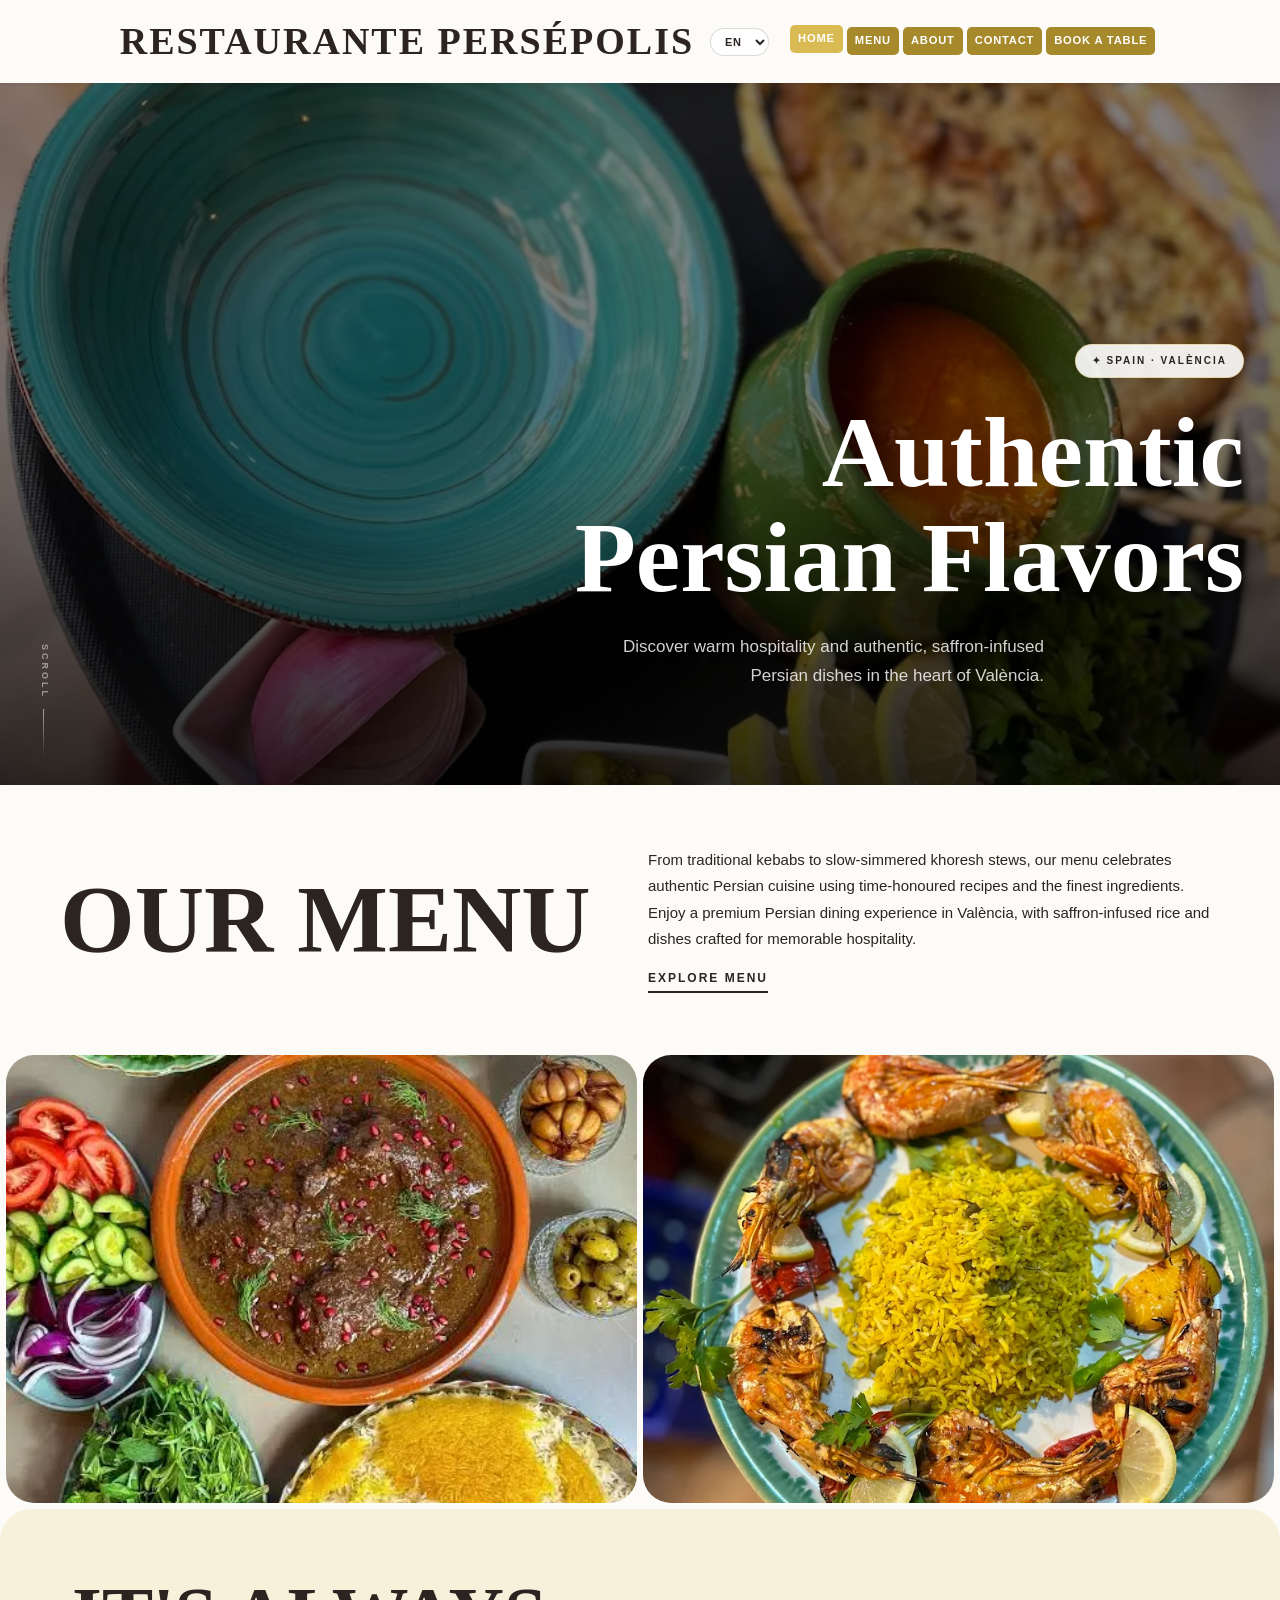
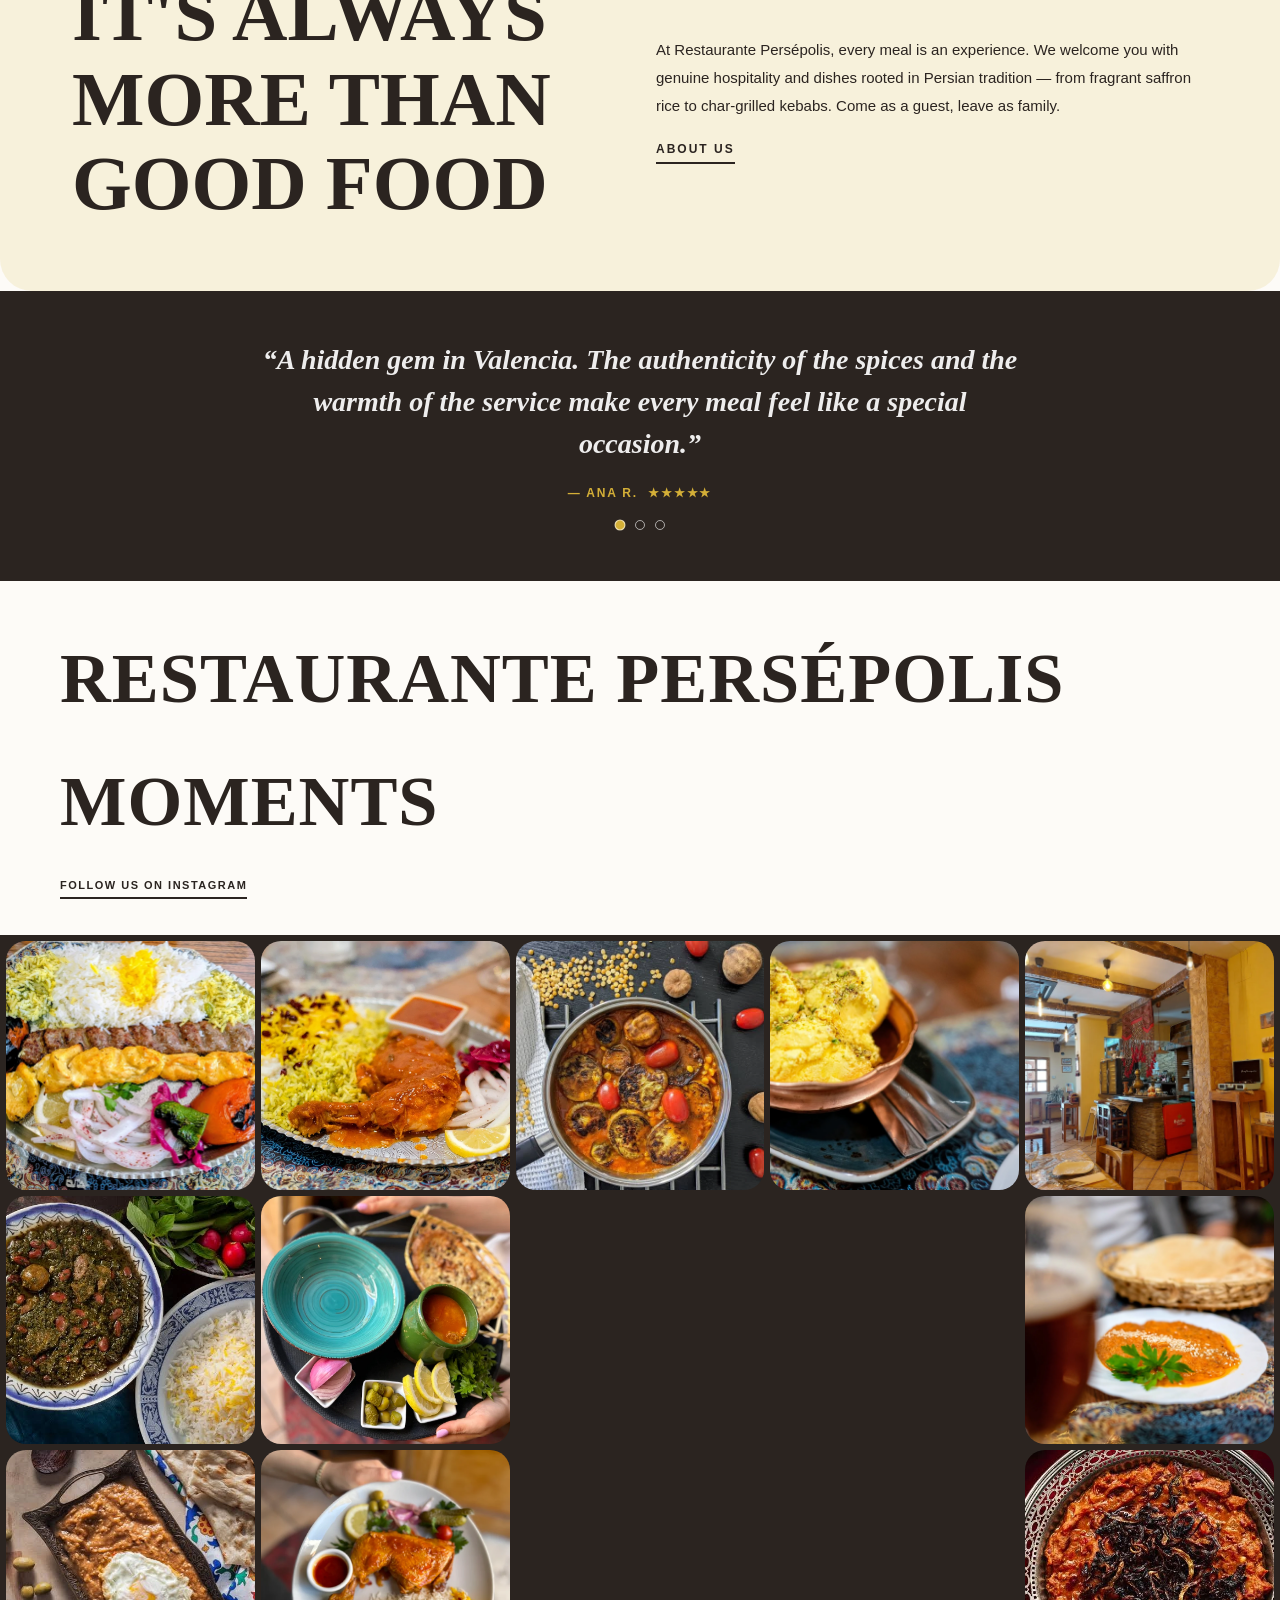
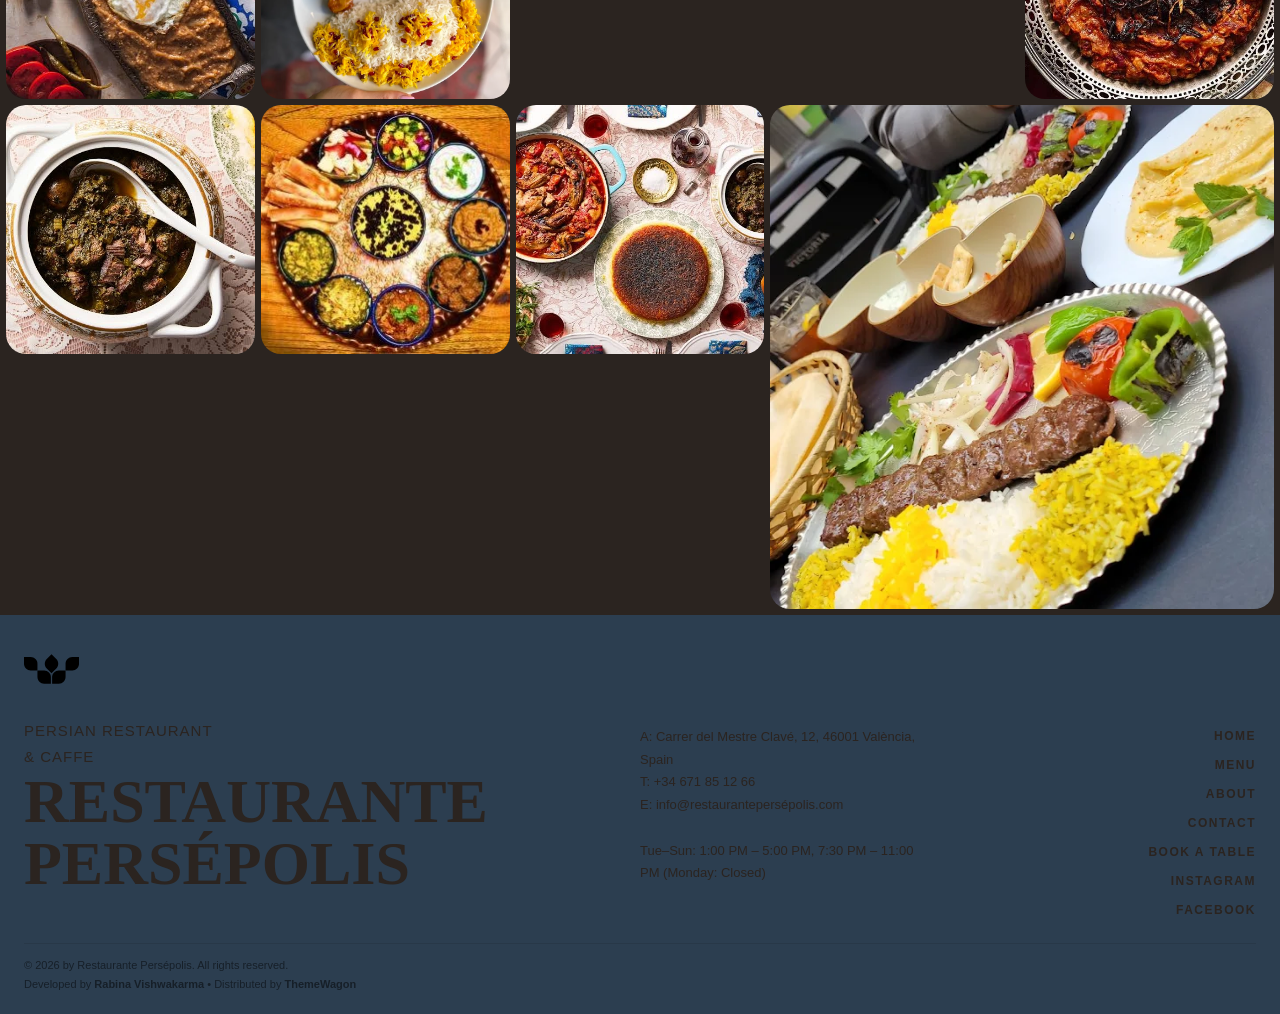
==== commit b00d7c79: "Add files via upload" ====
--- a/index.html
+++ b/index.html
@@ -31,20 +31,13 @@
        NAVBAR — Logo center-top, links row below
        ══════════════════════════════════════ -->
   <nav class="topnav" id="myTopnav">
-
-    <!-- Row 1: Logo (center) + hamburger (right on mobile) -->
-    <div class="nav-top-row">
-      <div class="lang-select">
-        <select id="langSelect" aria-label="Language">
-          <option value="en">EN</option>
-          <option value="es">ES</option>
-        </select>
-      </div>
-      <div class="logo">RESTAURANTE PERSÉPOLIS</div>
-      <button class="nav-hamburger" id="navHamburger" aria-label="Toggle menu">&#9776;</button>
-    </div>
-
-    <!-- Row 2: Navigation links -->
+    <div class="lang-select">
+      <select id="langSelect" aria-label="Language">
+        <option value="en">EN</option>
+        <option value="es">ES</option>
+      </select>
+    </div>
+    <div class="logo">RESTAURANTE PERSÉPOLIS</div>
     <div class="nav-links" id="navLinks">
       <a href="index.html" class="active" data-i18n="nav.home">HOME</a>
       <a href="menu.html" data-i18n="nav.menu">MENU</a>
@@ -242,8 +235,8 @@
         <a href="about.html">ABOUT</a>
         <a href="about.html#contact">CONTACT</a>
         <a href="book-a-table.html">BOOK A TABLE</a>
-        <a href=#! target="_blank" rel="noopener noreferrer">INSTAGRAM</a>
-        <a href=#! target="_blank" rel="noopener noreferrer">FACEBOOK</a>
+        <a href="#!" target="_blank" rel="noopener noreferrer">INSTAGRAM</a>
+        <a href="#!" target="_blank" rel="noopener noreferrer">FACEBOOK</a>
       </div>
     </div>
     <p>&copy; 2026 by Restaurante Persépolis. All rights reserved. <br> Developed by <a style="font-weight: bold;" href="https://github.com/Rabina-Vishwakarma/" target="_blank">Rabina Vishwakarma</a> • Distributed by <a style="font-weight: bold;" href="https://themewagon.com" target="_blank">ThemeWagon</a></p>
--- a/css/style.css
+++ b/css/style.css
@@ -19,7 +19,6 @@
 *, *::before, *::after { box-sizing: border-box; margin: 0; padding: 0; }
 html   { scroll-behavior: smooth; }
 body   { font-family: var(--font-body); background-color: var(--bg); color: var(--black); overflow-x: hidden; font-size: 16px; line-height: 1.75; }
-body.menu-open { overflow: hidden; }
 img    { display: block; max-width: 100%; height: auto; border-radius: 20px; }
 a      { text-decoration: none; color: inherit; transition: color .2s; }
 
@@ -36,142 +35,116 @@
   box-shadow: 0 10px 30px rgba(0,0,0,0.08);
   transform: translateY(0);
   transition: transform .3s ease, box-shadow .3s ease;
-  /* two-row column layout */
-  display: flex;
-  flex-direction: column;
-  align-items: stretch;
+  /* single-row horizontal layout */
+  display: flex;
+  flex-direction: row;
+  align-items: center;
+  justify-content: center;
+  gap: 20px;
+  padding: 12px 16px;
+  flex-wrap: wrap;
 }
 
 .topnav.hidden {
   transform: translateY(-100%);
 }
 
-.topnav.shrink .nav-top-row {
-  padding: 10px 24px 0;
-}
-
-.topnav.shrink .nav-links {
-  padding: 8px 24px 10px;
-}
-
-/* ── Row 1: logo ── */
-.nav-top-row {
-  display: flex;
-  align-items: center;
-  justify-content: center;
-  padding: 16px 24px 0;
-  position: relative;       /* anchor for hamburger */
-}
+.topnav.shrink {
+  padding: 8px 12px;
+  gap: 16px;
+}
+
+
 
 .lang-select {
-  position: absolute;
-  left: 24px;
-  top: 50%;
-  transform: translateY(-50%);
+  position: static;
+  transform: none;
+  flex-shrink: 0;
+  order: 1;
 }
 
 .lang-select select {
   font-family: var(--font-body);
-  font-size: 12px;
-  font-weight: 700;
-  letter-spacing: 1px;
+  font-size: 11px;
+  font-weight: 700;
+  letter-spacing: 0.5px;
   border: 1px solid rgba(0,0,0,0.14);
   background: rgba(255,255,255,0.94);
   color: var(--black);
-  padding: 8px 12px;
+  padding: 6px 10px;
   border-radius: 999px;
   outline: none;
   cursor: pointer;
 }
 
+/* ── Single-row layout ── */
 .logo {
   font-family: var(--font-display);
-  font-size: clamp(22px, 3.5vw, 42px);
+  font-size: clamp(18px, 3.5vw, 38px);
   font-weight: 700;
   letter-spacing: 2px;
   text-align: center;
+  flex-shrink: 0;
+  order: 0;
 }
 
 /* ── Row 2: links ── */
 .nav-links {
-  display: flex;
+  display: flex !important;
   align-items: center;
-  justify-content: center;
-  gap: clamp(14px, 3vw, 44px);
-  padding: 10px 24px 14px;
-  border-top: 1px solid rgba(0,0,0,0.09);
-  margin-top: 10px;
-  flex-wrap: wrap;
+  justify-content: center !important;
+  flex-direction: row !important;
+  flex-wrap: nowrap !important;
+  gap: 4px !important;
+  padding: 5px !important;
+  border-top: none;
+  margin-top: 0;
+  order: 2;
 }
 
 .nav-links a {
-  font-size: clamp(10px, 1.1vw, 12px);
-  font-weight: 700;
-  letter-spacing: 1.4px;
-  color: var(--black);
-  padding: 6px 2px;
-  border-bottom: 2px solid transparent;
-  transition: color .2s, border-color .2s;
-  white-space: nowrap;
+  font-size: 0.7rem !important;
+  font-weight: 700;
+  letter-spacing: 0.8px;
+  color: var(--white);
+  background-color: var(--accent-dark);
+  padding: 4px 8px !important;
+  border-radius: 5px;
+  transition: opacity .2s, transform .2s, background-color .2s;
+  white-space: nowrap !important;
+  flex-shrink: 0;
+  text-decoration: none;
+  display: inline-block;
 }
 
 .nav-links a:hover,
 .nav-links a.active {
-  color: var(--accent-dark);
-  border-bottom-color: var(--accent-dark);
-}
-
-/* ── Hamburger (hidden on desktop) ── */
-.nav-hamburger {
-  display: none;
-  position: absolute;
-  right: 20px;
-  top: 50%;
-  transform: translateY(-50%);
-  font-size: 22px;
-  background: none;
-  border: none;
-  cursor: pointer;
-  color: var(--black);
-  padding: 4px 8px;
-  line-height: 1;
-}
-
-/* ── Mobile collapse ── */
+  opacity: 0.85;
+  transform: translateY(-2px);
+  background-color: var(--accent);
+}
+
+
+/* ── No mobile collapse — horizontal layout on all screens ── */
 @media (max-width: 768px) {
-  .nav-hamburger { display: block; }
-  .nav-top-row { justify-content: space-between; }
-
-  .lang-select {
-    position: relative;
-    left: auto;
-    top: auto;
-    transform: none;
-    margin: 0;
+  .topnav {
+    gap: 12px;
+    padding: 10px 12px;
   }
-
+  
+  .logo {
+    font-size: clamp(14px, 3vw, 32px);
+  }
+  
   .nav-links {
-    display: none;
-    position: fixed;
-    inset: 68px 0 0 0;
-    flex-direction: column;
-    align-items: stretch;
-    gap: 0;
-    padding: 20px 24px 24px;
-    background: rgba(253,251,247,0.98);
-    backdrop-filter: blur(12px);
-    overflow-y: auto;
-    z-index: 1100;
+    gap: 4px !important;
+    padding: 5px !important;
   }
-
+  
   .nav-links a {
-    width: 100%;
-    padding: 16px 0;
-    border-bottom: 1px solid rgba(0,0,0,0.07);
-    font-size: 14px;
+    font-size: 0.7rem !important;
+    padding: 4px 8px !important;
   }
-
-  .topnav.open .nav-links { display: flex; }
 }
 
 
@@ -417,8 +390,8 @@
   display: flex;
   align-items: center;
   background-color: var(--bg);
-  padding: clamp(28px, 4vw, 56px) clamp(20px, 5vw, 60px);
-  gap: 24px;
+  padding: clamp(24px, 4vw, 56px) clamp(16px, 5vw, 60px);
+  gap: 16px;
   flex-wrap: wrap;
 }
 
@@ -484,8 +457,8 @@
   background-color: rgba(212,175,55,0.14);
   display: flex;
   align-items: center;
-  gap: 40px;
-  padding: clamp(36px, 5vw, 72px) clamp(24px, 6vw, 72px);
+  gap: 32px;
+  padding: clamp(32px, 5vw, 72px) clamp(20px, 6vw, 72px);
   flex-wrap: wrap;
   border-radius: 32px;
 }
@@ -613,7 +586,7 @@
   display: flex;
   align-items: center;
   justify-content: space-between;
-  padding: clamp(18px, 3vw, 36px) clamp(20px, 5vw, 60px);
+  padding: clamp(14px, 3vw, 36px) clamp(16px, 5vw, 60px);
   flex-wrap: wrap;
   gap: 12px;
 }
@@ -626,13 +599,14 @@
 }
 
 .tag a {
-  font-size: 12px;
-  font-weight: 700;
-  letter-spacing: 2px;
+  font-size: 11px;
+  font-weight: 700;
+  letter-spacing: 1.5px;
   color: var(--black);
   border-bottom: 2px solid var(--black);
   padding-bottom: 2px;
   transition: opacity .2s;
+  white-space: nowrap;
 }
 .tag a:hover { opacity: .6; }
 
@@ -651,11 +625,12 @@
 .grid-container > div {
   position: relative;
   overflow: hidden;
+  aspect-ratio: 1;
 }
 
 .grid-container img {
   width: 100%;
-  height: 220px;
+  height: 100%;
   object-fit: cover;
   transition: transform .35s ease, opacity .35s ease;
 }
@@ -663,7 +638,6 @@
 .grid-container video {
   width: 100%;
   height: 100%;
-  min-height: 220px;
   object-fit: cover;
 }
 
@@ -682,21 +656,17 @@
 .grid-container > div:hover .price { transform: translateY(0); }
 
 .item8  { grid-column: span 2; grid-row: span 2; }
-.item8 video { min-height: 446px; }
 .item16 { grid-column: span 2; }
-.item16 video { min-height: 220px; }
 
 @media (max-width: 900px) {
   .grid-container { grid-template-columns: repeat(3, 1fr); }
-  .item8 { grid-column: span 2; grid-row: span 1; }
-  .item8 video { min-height: 220px; }
+  .item8 { grid-column: span 1; grid-row: span 1; }
+  .item16 { grid-column: span 1; }
 }
 @media (max-width: 560px) {
-  .grid-container { grid-template-columns: repeat(2, 1fr); }
-  .grid-container img { height: 160px; }
-  .grid-container video, .item8 video { min-height: 160px; }
-  .item8 { grid-column: span 2; }
-  .item16 { grid-column: span 2; }
+  .grid-container { grid-template-columns: repeat(2, 1fr); gap: 4px; padding: 4px; }
+  .item8 { grid-column: span 1; }
+  .item16 { grid-column: span 1; }
 }
 
 
@@ -705,7 +675,7 @@
    ============================================ */
 .footer {
   background-color: var(--footer-bg);
-  padding: 36px 28px 22px;
+  padding: 32px 24px 20px;
 }
 
 .footer-logo svg {
@@ -802,13 +772,13 @@
 
 .menu-panel {
   background-color: var(--bg);
-  padding: clamp(28px, 4vw, 60px) clamp(20px, 5vw, 64px);
+  padding: clamp(24px, 4vw, 60px) clamp(16px, 5vw, 64px);
 }
 
 .menu-images-row {
   display: flex;
-  gap: 16px;
-  margin-bottom: 44px;
+  gap: 12px;
+  margin-bottom: 40px;
   flex-wrap: wrap;
 }
 .menu-images-row .img-box { flex: 1; min-width: 120px; overflow: hidden; }
@@ -823,13 +793,13 @@
 
 .menu-grid {
   display: grid;
-  grid-template-columns: repeat(auto-fill, minmax(280px, 1fr));
-  gap: 36px;
+  grid-template-columns: repeat(auto-fill, minmax(260px, 1fr));
+  gap: 32px;
 }
 
 .menu-category {
   border-top: 1px solid rgba(0,0,0,0.12);
-  padding: 26px;
+  padding: 22px;
   background: rgba(255,255,255,0.95);
   border-radius: 28px;
   box-shadow: 0 16px 35px rgba(0,0,0,0.06);
@@ -959,8 +929,8 @@
 .booking-controls {
   display: flex;
   justify-content: center;
-  gap: clamp(16px, 4vw, 52px);
-  padding: clamp(16px, 3vw, 36px) clamp(16px, 5vw, 64px);
+  gap: clamp(12px, 4vw, 52px);
+  padding: clamp(14px, 3vw, 36px) clamp(12px, 5vw, 64px);
   flex-wrap: wrap;
 }
 
@@ -968,7 +938,7 @@
   display: flex;
   flex-direction: column;
   gap: 8px;
-  min-width: 180px;
+  min-width: 140px;
   flex: 1;
   max-width: 260px;
 }
@@ -1012,9 +982,9 @@
 
 .time-grid {
   display: grid;
-  grid-template-columns: repeat(auto-fill, minmax(130px, 1fr));
-  gap: 8px;
-  padding: 0 clamp(16px, 5vw, 64px) clamp(44px, 7vw, 88px);
+  grid-template-columns: repeat(auto-fill, minmax(110px, 1fr));
+  gap: 6px;
+  padding: 0 clamp(12px, 5vw, 64px) clamp(40px, 7vw, 88px);
   max-width: 900px;
   margin: 0 auto;
 }
